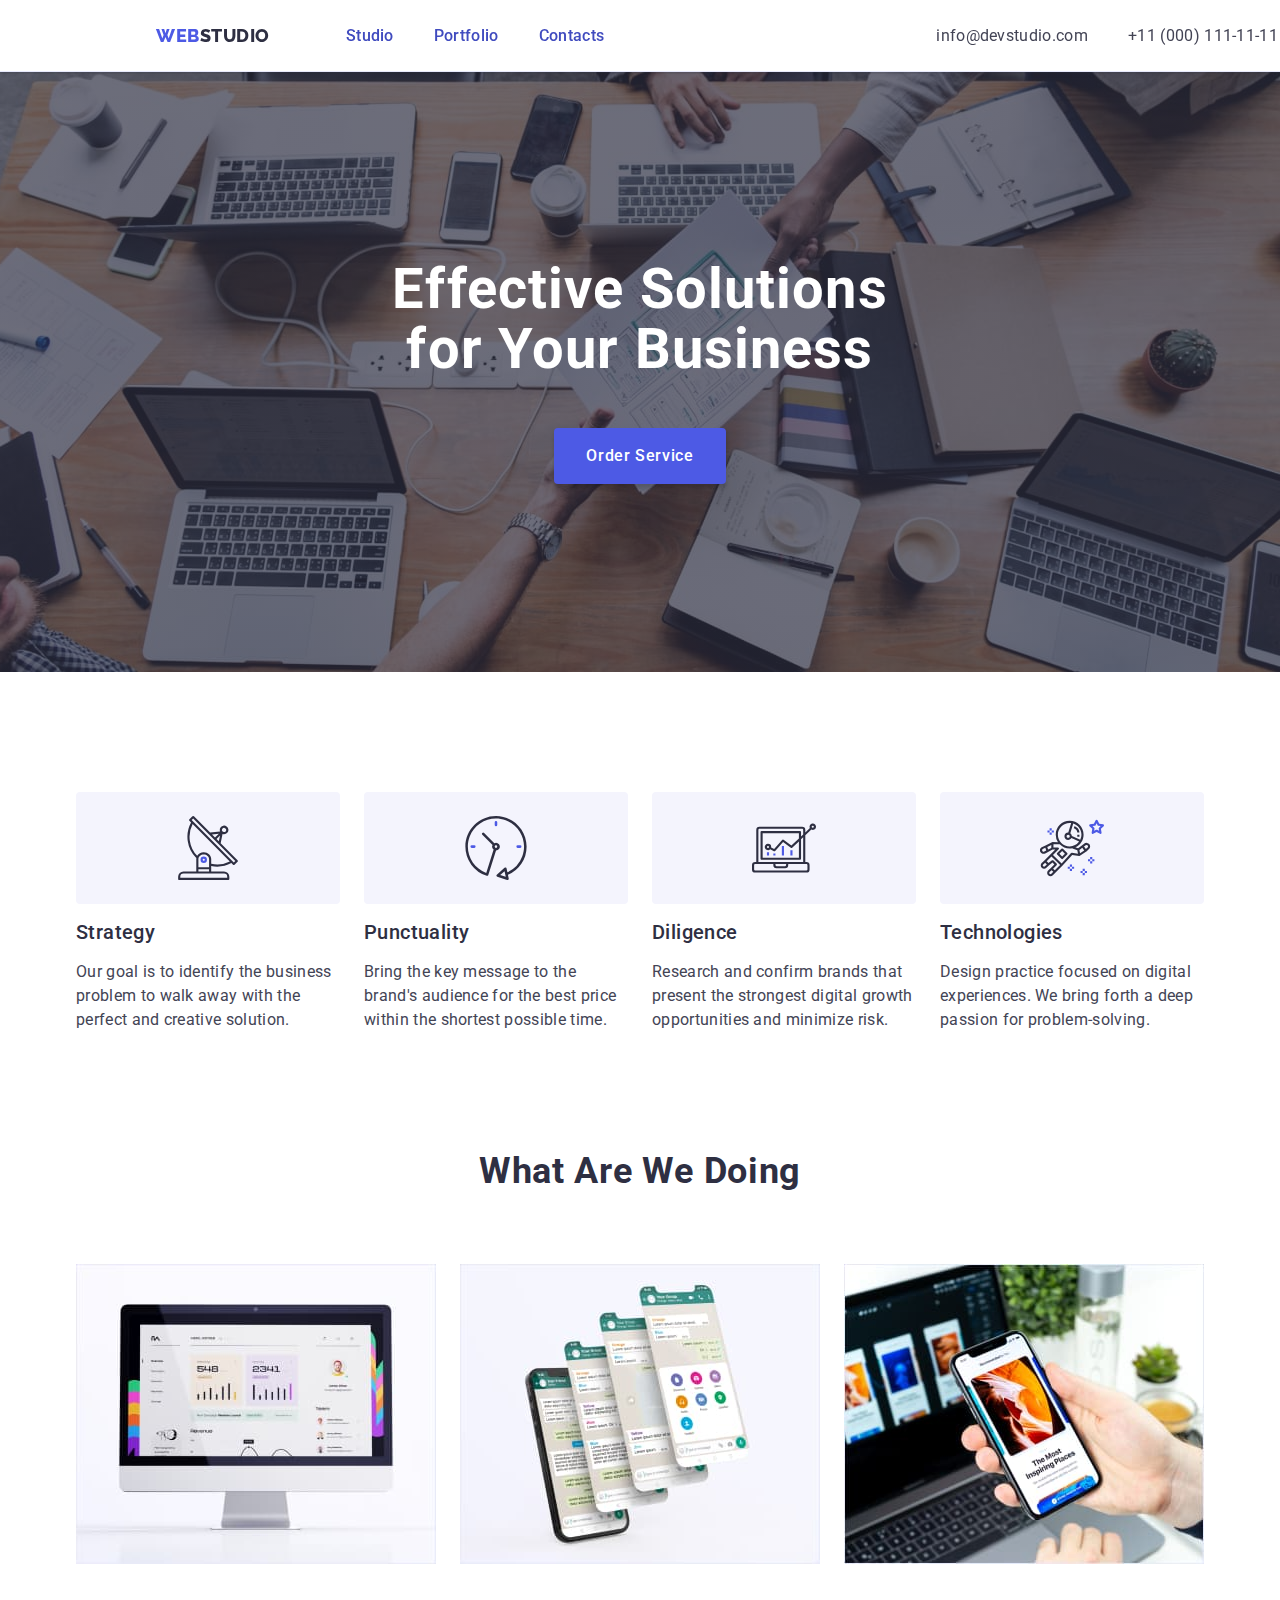
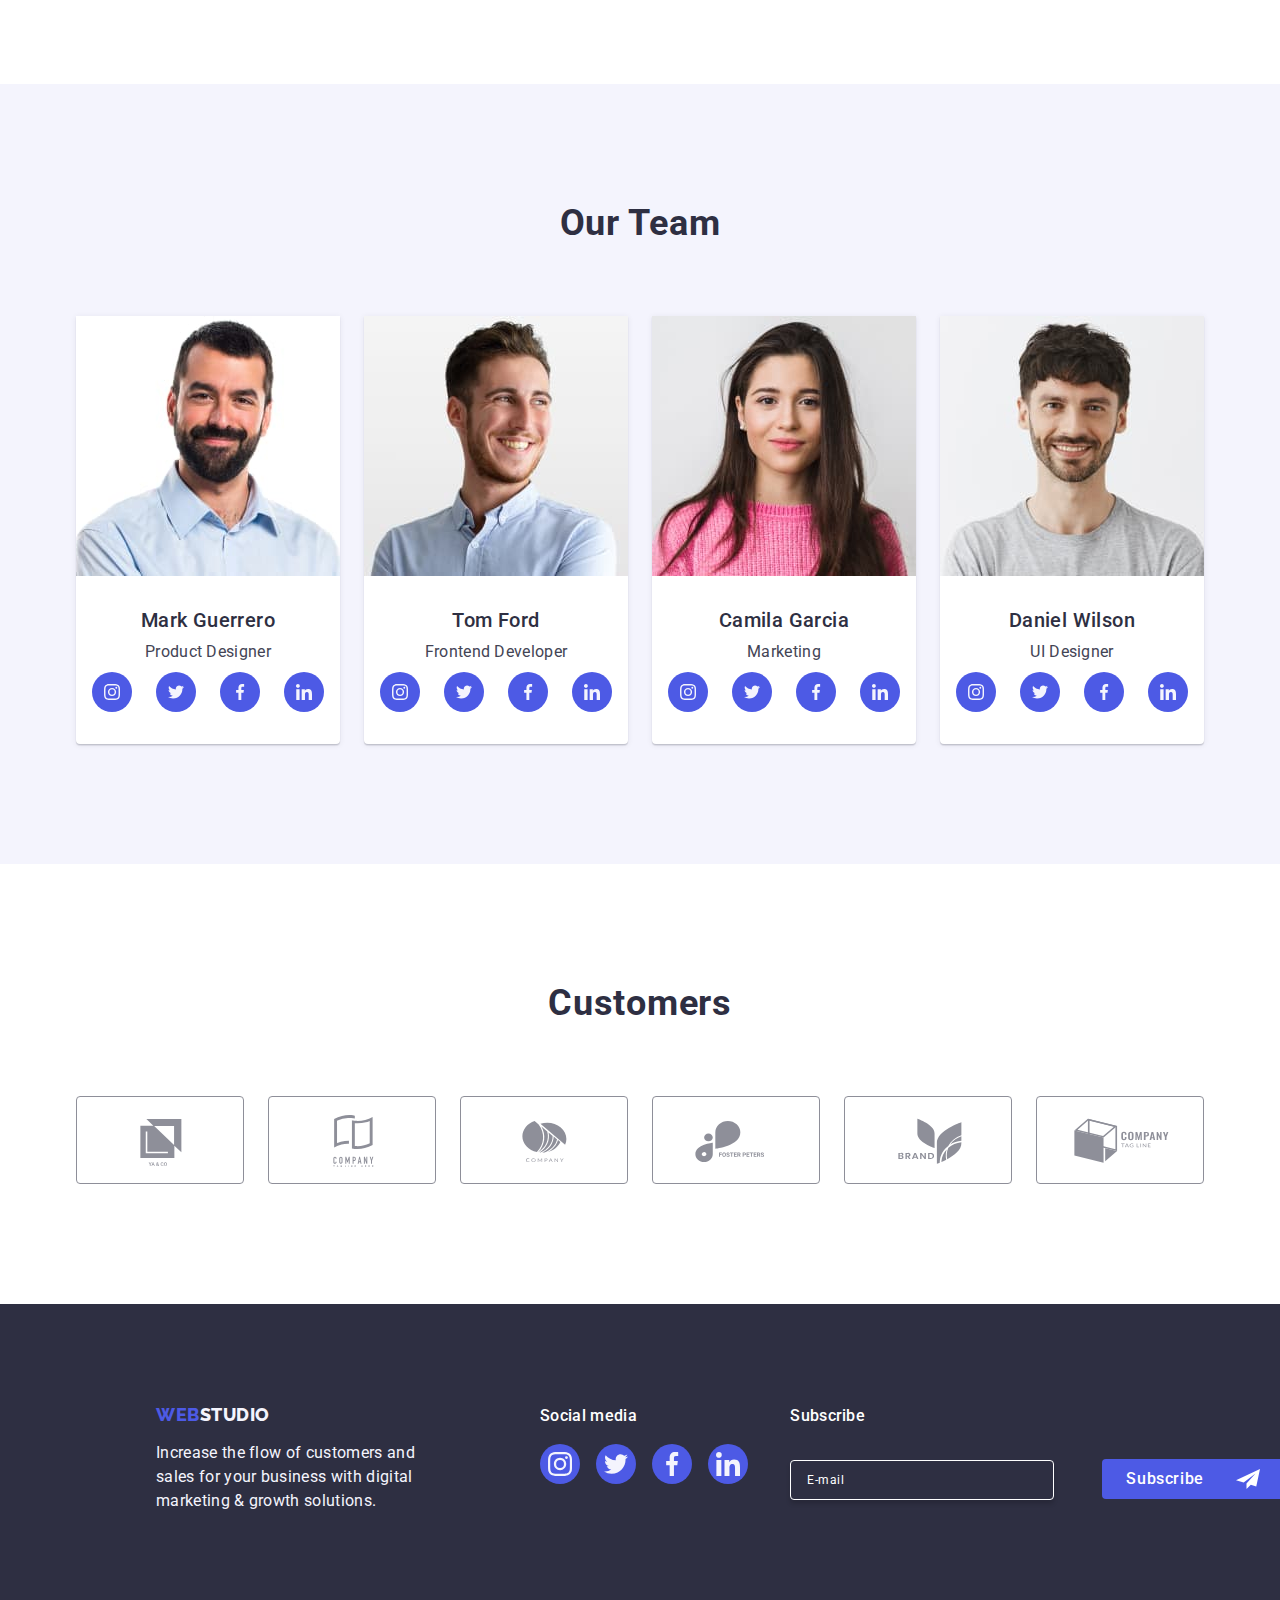
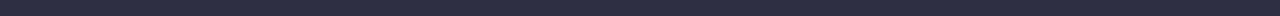
==== index.html @ a8a35dad "Update index.html" ====
<!DOCTYPE html>
<html lang="en">
  <head>
    <meta charset="UTF-8" />
    <title>Studio</title>
    <link
      rel="stylesheet"
      href="https://cdnjs.cloudflare.com/ajax/libs/modern-normalize/2.0.0/modern-normalize.min.css"
    />
    <link rel="preconnect" href="https://fonts.googleapis.com" />
    <link rel="preconnect" href="https://fonts.gstatic.com" crossorigin />
    <link
      href="https://fonts.googleapis.com/css2?family=Raleway:wght@800&family=Roboto:wght@400;500;700;900&display=swap"
      rel="stylesheet"
    />
    <link rel="stylesheet" href="./css/styles.css" />
  </head>
  <!--Body-->
  <body class="body">
    <header class="header">
      <div class="container">
        <nav class="nav">
          <a class="web-logo link" href="./index.html"
            >Web<span class="studio link">Studio</span></a
          >
          <!--Contacts-->
          <ul class="list">
            <li class="menu-item">
              <a href="./index.html" class="nav-menu link">Studio</a>
            </li>
            <li class="menu-item">
              <a href="./portfolio.html" class="nav-menu link">Portfolio</a>
            </li>
            <li class="menu-item">
              <a href="" class="nav-menu link">Contacts</a>
            </li>
          </ul>
        </nav>
        <address class="address list">
          <ul class="list">
            <li class="address-item">
              <a class="contact-list link" href="mailto:info@devstudio.com"
                >info@devstudio.com</a
              >
            </li>
            <li class="address-item">
              <a class="contact-list link" href="tel:+110001111111"
                >+11 (000) 111-11-11</a
              >
            </li>
          </ul>
        </address>
      </div>
    </header>
    <main>
      <!--selection 1-->
      <section class="dark-section">
        <div class="container-main">
          <h1 class="ttl_one">Effective Solutions for Your Business</h1>
          <button class="button" type="button" data-modal-open>
            Order Service
          </button>
        </div>
      </section>
      <!--section 2-->
      <section class="text-section">
        <div class="container">
          <h2 class="visually-hidden">
            In the future this text will be hidden
          </h2>
          <ul class="text-list">
            <li class="text-article">
              <div class="text-icons">
                <svg class="logo-icon" width="64" height="64">
                  <use href="./images/icons.svg#icon-antenna-1"></use>
                </svg>
              </div>
              <h3 class="ttl">Strategy</h3>
              <p class="text">
                Our goal is to identify the business problem to walk away with
                the perfect and creative solution.
              </p>
            </li>
            <li class="text-article">
              <div class="text-icons">
                <svg class="logo-icon" width="64" height="64">
                  <use href="./images/icons.svg#icon-clock-1"></use>
                </svg>
              </div>
              <h3 class="ttl">Punctuality</h3>
              <p class="text">
                Bring the key message to the brand's audience for the best price
                within the shortest possible time.
              </p>
            </li>
            <li class="text-article">
              <div class="text-icons">
                <svg class="logo-icon" width="64" height="64">
                  <use href="./images/icons.svg#icon-diagram-1"></use>
                </svg>
              </div>
              <h3 class="ttl">Diligence</h3>
              <p class="text">
                Research and confirm brands that present the strongest digital
                growth opportunities and minimize risk.
              </p>
            </li>
            <li class="text-article">
              <div class="text-icons">
                <svg class="logo-icon" width="64" height="64">
                  <use href="./images/icons.svg#icon-astronaut-1"></use>
                </svg>
              </div>
              <h3 class="ttl">Technologies</h3>
              <p class="text">
                Design practice focused on digital experiences. We bring forth a
                deep passion for problem-solving.
              </p>
            </li>
          </ul>
        </div>
      </section>
      <!--section 3-->
      <section class="tech-section">
        <div class="container">
          <h2 class="tittle">What are we doing</h2>
          <ul class="tech-list list">
            <li class="tech-item">
              <img src="./images/computer.jpg" alt="computer" width="360" />
            </li>
            <li class="tech-item">
              <img src="./images/app.jpg" alt="app" width="360" />
            </li>
            <li class="tech-item">
              <img src="./images/phone.jpg" alt="phone in hand" width="360" />
            </li>
          </ul>
        </div>
      </section>
      <!--section 4-->
      <section class="prof-section">
        <div class="container">
          <h2 class="tittle">Our Team</h2>
          <ul class="team-card list">
            <li class="team-card-item">
              <img
                src="./images/MarkGuerrero.jpg"
                alt="Mark Guerrero"
                width="264"
              />
              <div class="card-description">
                <h3 class="prof-name">Mark Guerrero</h3>
                <p class="text-spot">Product Designer</p>
                <ul class="team list">
                  <li class="team-card-icon">
                    <a
                      class="icon-link"
                      href="https://www.instagram.com/"
                      target="_blank"
                    >
                      <svg class="team-card-list-icon" width="16" height="16">
                        <use href="./images/icons.svg#icon-instagram-2"></use>
                      </svg>
                    </a>
                  </li>
                  <li class="team-card-icon">
                    <a
                      class="icon-link"
                      href="https://twitter.com/"
                      target="_blank"
                    >
                      <svg class="team-card-list-icon" width="16" height="16">
                        <use href="./images/icons.svg#icon-twitter-1"></use>
                      </svg>
                    </a>
                  </li>
                  <li class="team-card-icon">
                    <a
                      class="icon-link"
                      href="https://www.facebook.com/"
                      target="_blank"
                    >
                      <svg class="team-card-list-icon" width="16" height="16">
                        <use href="./images/icons.svg#icon-facebook-1"></use>
                      </svg>
                    </a>
                  </li>
                  <li class="team-card-icon">
                    <a
                      class="icon-link"
                      href="https://www.linkedin.com/"
                      target="_blank"
                    >
                      <svg class="team-card-list-icon" width="16" height="16">
                        <use href="./images/icons.svg#icon-linkedin-1"></use>
                      </svg>
                    </a>
                  </li>
                </ul>
              </div>
            </li>
            <li class="team-card-item">
              <img src="./images/TomFord.jpg" alt="Tom Ford" width="264" />
              <div class="card-description">
                <h3 class="prof-name">Tom Ford</h3>
                <p class="text-spot">Frontend Developer</p>
                <ul class="team list">
                  <li class="team-card-icon">
                    <a
                      class="icon-link"
                      href="https://www.instagram.com/"
                      target="_blank"
                    >
                      <svg class="team-card-list-icon" width="16" height="16">
                        <use href="./images/icons.svg#icon-instagram-2"></use>
                      </svg>
                    </a>
                  </li>
                  <li class="team-card-icon">
                    <a
                      class="icon-link"
                      href="https://twitter.com/"
                      target="_blank"
                    >
                      <svg class="team-card-list-icon" width="16" height="16">
                        <use href="./images/icons.svg#icon-twitter-1"></use>
                      </svg>
                    </a>
                  </li>
                  <li class="team-card-icon">
                    <a
                      class="icon-link"
                      href="https://www.facebook.com/"
                      target="_blank"
                    >
                      <svg class="team-card-list-icon" width="16" height="16">
                        <use href="./images/icons.svg#icon-facebook-1"></use>
                      </svg>
                    </a>
                  </li>
                  <li class="team-card-icon">
                    <a
                      class="icon-link"
                      href="https://www.linkedin.com/"
                      target="_blank"
                    >
                      <svg class="team-card-list-icon" width="16" height="16">
                        <use href="./images/icons.svg#icon-linkedin-1"></use>
                      </svg>
                    </a>
                  </li>
                </ul>
              </div>
            </li>
            <li class="team-card-item">
              <img
                src="./images/CamilaGarcia.jpg"
                alt="Camila Garcia"
                width="264"
              />
              <div class="card-description">
                <h3 class="prof-name">Camila Garcia</h3>
                <p class="text-spot">Marketing</p>
                <ul class="team list">
                  <li class="team-card-icon">
                    <a
                      class="icon-link"
                      href="https://www.instagram.com/"
                      target="_blank"
                    >
                      <svg class="team-card-list-icon" width="16" height="16">
                        <use href="./images/icons.svg#icon-instagram-2"></use>
                      </svg>
                    </a>
                  </li>
                  <li class="team-card-icon">
                    <a
                      class="icon-link"
                      href="https://twitter.com/"
                      target="_blank"
                    >
                      <svg class="team-card-list-icon" width="16" height="16">
                        <use href="./images/icons.svg#icon-twitter-1"></use>
                      </svg>
                    </a>
                  </li>
                  <li class="team-card-icon">
                    <a
                      class="icon-link"
                      href="https://www.facebook.com/"
                      target="_blank"
                    >
                      <svg class="team-card-list-icon" width="16" height="16">
                        <use href="./images/icons.svg#icon-facebook-1"></use>
                      </svg>
                    </a>
                  </li>
                  <li class="team-card-icon">
                    <a
                      class="icon-link"
                      href="https://www.linkedin.com/"
                      target="_blank"
                    >
                      <svg class="team-card-list-icon" width="16" height="16">
                        <use href="./images/icons.svg#icon-linkedin-1"></use>
                      </svg>
                    </a>
                  </li>
                </ul>
              </div>
            </li>
            <li class="team-card-item">
              <img
                src="./images/DanielWilson.jpg"
                alt="Daniel Wilson"
                width="264"
              />
              <div class="card-description">
                <h3 class="prof-name">Daniel Wilson</h3>
                <p class="text-spot">UI Designer</p>
                <ul class="team list">
                  <li class="team-card-icon">
                    <a
                      class="icon-link"
                      href="https://www.instagram.com/"
                      target="_blank"
                    >
                      <svg class="team-card-list-icon" width="16" height="16">
                        <use href="./images/icons.svg#icon-instagram-2"></use>
                      </svg>
                    </a>
                  </li>
                  <li class="team-card-icon">
                    <a
                      class="icon-link"
                      href="https://twitter.com/"
                      target="_blank"
                    >
                      <svg class="team-card-list-icon" width="16" height="16">
                        <use href="./images/icons.svg#icon-twitter-1"></use>
                      </svg>
                    </a>
                  </li>
                  <li class="team-card-icon">
                    <a
                      class="icon-link"
                      href="https://www.facebook.com/"
                      target="_blank"
                    >
                      <svg class="team-card-list-icon" width="16" height="16">
                        <use href="./images/icons.svg#icon-facebook-1"></use>
                      </svg>
                    </a>
                  </li>
                  <li class="team-card-icon">
                    <a
                      class="icon-link"
                      href="https://www.linkedin.com/"
                      target="_blank"
                    >
                      <svg class="team-card-list-icon" width="16" height="16">
                        <use href="./images/icons.svg#icon-linkedin-1"></use>
                      </svg>
                    </a>
                  </li>
                </ul>
              </div>
            </li>
          </ul>
        </div>
      </section>

      <!--Customers section-->

      <section class="customers-section">
        <div class="customers-container container">
          <h2 class="tittle">Customers</h2>
          <ul class="customers-list list">
            <li class="custom-list-item">
              <a class="custom-link link" href="">
                <svg class="logo-icon" width="104" height="56">
                  <use href="./images/icons.svg#icon-Logo"></use>
                </svg>
              </a>
            </li>
            <li class="custom-list-item">
              <a class="custom-link link" href="">
                <svg class="logo-icon" width="104" height="56">
                  <use href="./images/icons.svg#icon-Logo-1"></use>
                </svg>
              </a>
            </li>
            <li class="custom-list-item">
              <a class="custom-link link" href="">
                <svg class="logo-icon" width="104" height="56">
                  <use href="./images/icons.svg#icon-Logo-2"></use>
                </svg>
              </a>
            </li>
            <li class="custom-list-item">
              <a class="custom-link link" href="">
                <svg class="logo-icon" width="104" height="56">
                  <use href="./images/icons.svg#icon-Logo-3"></use>
                </svg>
              </a>
            </li>
            <li class="custom-list-item">
              <a class="custom-link link" href="">
                <svg class="logo-icon" width="104" height="56">
                  <use href="./images/icons.svg#icon-Logo-4"></use>
                </svg>
              </a>
            </li>
            <li class="custom-list-item">
              <a class="custom-link link" href="">
                <svg class="logo-icon" width="104" height="56">
                  <use href="./images/icons.svg#icon-Logo-5"></use>
                </svg>
              </a>
            </li>
          </ul>
        </div>
      </section>
    </main>
    <!--Footer section-->
    <footer class="ftr">
      <div class="container">
        <div class="container-box">
          <a href="./index.html" class="web link"
            >Web<span class="studio-link">Studio</span></a
          >
          <p class="text-footer">
            Increase the flow of customers and sales for your business with
            digital marketing & growth solutions.
          </p>
        </div>
        <div>
          <p class="social-media">Social media</p>
          <ul class="footer-list list">
            <li class="footer-icon-item">
              <a href="" class="footer-icon link">
                <svg class="footer-social-icon" width="24" height="24">
                  <use href="./images/icons.svg#icon-instagram-2"></use>
                </svg>
              </a>
            </li>
            <li class="footer-icon-item">
              <a href="" class="footer-icon link">
                <svg class="footer-social-icon" width="24" height="24">
                  <use href="./images/icons.svg#icon-twitter-1"></use>
                </svg>
              </a>
            </li>
            <li class="footer-icon-item">
              <a href="" class="footer-icon link">
                <svg class="footer-social-icon" width="24" height="24">
                  <use href="./images/icons.svg#icon-facebook-1"></use>
                </svg>
              </a>
            </li>
            <li class="footer-icon-item">
              <a href="" class="footer-icon link">
                <svg class="footer-social-icon" width="24" height="24">
                  <use href="./images/icons.svg#icon-linkedin-1"></use>
                </svg>
              </a>
            </li>
          </ul>
        </div>

<div class="footer-form">
          <p class="label-footer">Subscribe</p>

          <form class="footer-form-tag">
            <label class="footer-label">
              <input
                class="input-footer"
                type="email"
                placeholder="E-mail"
                name="user-email-subscribe"
                id="form-input-footer"
              />
            </label>
            <button class="footer-button-form" type="submit">
              Subscribe
              <svg class="telefram-icon" width="24" height="24">
                <use href="./images/icons.svg#icon-Frame-3"></use>
              </svg>
            </button>
          </form>
        </div>
      </div>
    </footer>


    <!-- Modal window -->


    <div class="backdrop is-hidden" data-modal>
      <div class="modal">
        <button class="modal-btn" type="button" data-modal-close>
          <svg class="modal-btn-ico" width="8" height="8">
            <use href="./images/icons.svg#icon-modal-close"></use>
          </svg>
        </button>
        <p class="modal-title">Leave your contacts and we will call you back</p>
        <form class="modal-form-container">
        <div class="modal-form">
          <label class="modal-form-label" for="user-name">
            Name
          </label>
          <div class="modal-form-form">
            <input class="modal-form-input" type="text" name="user-name" id="user-name" required />
            <svg class="modal-form-icon" width="18" height="24">
              <use href="./images/icons.svg#icon-person-black-18dp-1-2"></use>
            </svg>
        </div>
        </div>
        <div class="modal-form">
          <label class="modal-form-label" for="user-phone">
            Phone</label>
            <div class="modal-form-form">
            <input class="modal-form-input" type="tel" name="phone" id="user-phone" required />
                <svg class="modal-form-icon" width="18" height="24">
                  <use href="./images/icons.svg#icon-phone-black-18dp-1"></use>
                </svg>
        </div>
      </div>
      <div class="modal-form">
          <label class="modal-form-label" for="user-email">
            Email</label>
            <div class="modal-form-form">
            <input class="modal-form-input" type="email" name="user-email" id="user-email" required/>
            <svg class="modal-form-icon" width="18" height="24"><use href="./images/icons.svg#icon-email-black-18dp-1"></use></svg>
        </div>
      </div>
      <div class="modal-form modal-form-texarea-container">
          <label class="modal-form-label" for="user-comment">
            Comment</label>
            <textarea name="user-comment"
              id="user-comment"
              cols="42"
              rows="5"
              placeholder="Text input"
              class="modal-form-textarea"
              required /></textarea>
        </div>
        <div class="modal-form-privacy modal-form-privacy-container">
            <input
              class="checkbox-modal visually-hidden"
              type="checkbox"
              value="true"
              name="user-privacy"
              id="user-privacy"
              required
            />
            <label class="modal-form-priv" for="user-privacy"><span class="privacy-checkbox">
                <svg class="privacy-checkbox-item" width="10" height="8">
                  <use href="./images/icons.svg#icon-Property-1click"></use>
                </svg>
                </span>
            I accept the terms and conditions of the
            <a
                href=""
                class="privacy-link"
                target="_blank"
                rel="no-referrer noopener"
                >Privacy Policy</a
              >
            </label>
          </div>
      <button class="button_form" type="submit">Send</button>
    </div>
      </form>
    </div>
  </div>
</div>

    <!-- Scripts -->
    <script src="./js/modal.js"></script>
  </body>
</html>
---- css/styles.css ----
:root {
  --navy-blue: #2e2f42;
  --navyblue-modal: rgba(46, 47, 66, 0.4);
  --iris: #4d5ae5;
  --white: #ffffff;
  --cloud: #f4f4fd;
  --slate: #434455;
  --light-slate: #8e8f99;
  --ocean: #404bbf;
  --cornflower: #e7e9fc;
  --daily: #fcfcfc;
  --green: #31d0aa;
  --transition-settings: 250ms cubic-bezier(0.4, 0, 0.2, 1);
}

*,
*::before,
*::after {
  box-sizing: border-box;
}
.body {
  font-family: "Roboto", sans-serif;
  color: #434455;
  background-color: #ffffff;
}
.tech-item img {
  display: block;
}

h1,
h2,
h3,
h4,
h5,
h6,
p {
  margin: 0;
}

ul,
ol {
  margin: 0;
  padding-left: 0;
}
.social-icons {
  fill: currentColor;
}
/* Header section */

.header {
  display: flex;
  width: 1440px;
  height: 72px;
  margin: 0 auto;
  justify-content: center;
  align-content: center;
  border-bottom: 1px solid #e7e9fc;
  box-shadow: 0px 1px 6px 0px rgba(46, 47, 66, 0.08),
    0px 1px 1px 0px rgba(46, 47, 66, 0.16),
    0px 2px 1px 0px rgba(46, 47, 66, 0.08);
}
.header {
  position: sticky;
  top: 0;
  background-color: #ffffff;
  z-index: 1;
}
.header .container {
  display: flex;
}
::after {
  content: "";
  position: absolute;
  left: 0;
  bottom: -1px;
  height: 4px;
  background-color: #404bbf;
  border-radius: 2px;
}
.container {
  width: 1158px;
  padding: 0 15px;
  margin: 0 auto;
}

.header .nav {
  display: flex;
  align-items: center;
  margin-right: 332px;
}

img {
  display: block;
}
.link {
  text-decoration: none;
}
.web-logo {
  color: #4d5ae5;
  font-family: "Raleway", sans-serif;
  font-size: 18px;
  font-style: normal;
  font-weight: 800;
  line-height: 1.17;
  letter-spacing: 0.03em;
  text-transform: uppercase;
  text-decoration: none;
  margin-right: 76px;
}
.studio {
  color: var(--navy-blue);
  font-size: 18px;
  font-style: normal;
  font-weight: 800;
  line-height: 1.17;
  letter-spacing: 0.03em;
  text-transform: uppercase;
  text-decoration: none;
}
.link-list {
  text-decoration: none;
}
.nav .list,
.address .list {
  display: flex;
  gap: 40px;
}
.nav-menu {
  font-family: "Roboto", sans-serif;
  color: var(--navy-blue);
  font-size: 16px;
  font-style: normal;
  font-weight: 500;
  line-height: 1.5;
  letter-spacing: 0.02em;
  padding: 24px 0;
  position: relative;
  color: #404bbf;
  transition: color 250ms cubic-bezier(0.4, 0, 0.2, 1);
}
.nav-menu-link {
  text-decoration: none;
}
.nav-menu:hover,
.nav-menu:focus {
  color: #404bbf;
}
.menu-item {
  transition: color 250ms cubic-bezier(0.4, 0, 0.2, 1);
}
.address-item {
  transition: color 250ms cubic-bezier(0.4, 0, 0.2, 1);
}
.contact-list {
  font-family: "Roboto", sans-serif;
  color: var(--slate);
  font-size: 16px;
  font-style: normal;
  padding: 24px 0;
  display: block;
  font-weight: 400;
  line-height: 1.5;
  letter-spacing: 0.02em;
  text-decoration: none;
  transition: color 250ms cubic-bezier(0.4, 0, 0.2, 1);
}
.contact-list:hover,
.contact-list:focus {
  color: #404bbf;
}
.address {
  font-style: normal;
  text-decoration: none;
}
/* Main first section */

.dark-section {
  max-width: 1440px;
  height: 600px;
  padding: 188px 0;
  margin: 0 auto;
  background-color: #2e2f42;
  background-image: url(../images/people-office.jpg);
  background-image: linear-gradient(
      rgba(46, 47, 66, 0.7),
      rgba(46, 47, 66, 0.7)
    ),
    url(../images/people-office.jpg);
  background-repeat: no-repeat;
  background-position: center;
  background-size: cover;
}
.container-main {
  display: flex;
  flex-direction: column;
  align-items: center;
}
.ttl_one {
  font-family: "Roboto", sans-serif;
  color: #ffffff;
  font-size: 56px;
  font-style: normal;
  font-weight: 700;
  line-height: 1.07;
  letter-spacing: 0.02em;
  text-align: center;
}
.ttl_one {
  max-width: 496px;
  margin-bottom: 48px;
  margin-left: auto;
  margin-right: auto;
  text-align: center;
}
.button {
  min-width: 169px;
  height: 56px;
  border: none;
  padding: 16px 32px;
  margin-right: auto;
  margin-left: auto;
  display: block;
  align-items: flex-start;
  gap: 10px;
  border-radius: 4px;
  box-shadow: 0px 4px 4px 0px rgba(0, 0, 0, 0.15);
}
.button {
  color: #ffffff;
  font-family: "Roboto", sans-serif;
  font-weight: 500;
  font-size: 16px;
  font-style: normal;
  line-height: 1.5;
  letter-spacing: 0.04em;
  background-color: #4d5ae5;
  cursor: pointer;
  transition: background-color 250ms cubic-bezier(0.4, 0, 0.2, 1);
}
.button:hover,
.button:focus {
  background-color: #404bbf;
}

/* Second section */

.text-section {
  padding: 120px 0;
}

.visually-hidden {
  position: absolute;
  width: 1px;
  height: 1px;
  margin: -1px;
  border: 0;
  padding: 0;
  white-space: nowrap;
  clip-path: inset(100%);
  clip: rect(0 0 0 0);
  overflow: hidden;
}
.text-list {
  display: flex;
  flex-direction: row;
  gap: 24px;
}
.text-article {
  display: flex;
  width: 264px;
  flex-direction: column;
  align-items: flex-start;
  gap: 8px;
}
.text-icons {
  display: flex;
  justify-content: center;
  align-items: center;
  width: 264px;
  height: 112px;
  background-color: var(--cloud);
  border-radius: 4px;
  margin-bottom: 8px;
}
.ttl {
  display: flex;
  width: 264px;
  flex-direction: column;
  justify-content: center;
  align-items: flex-start;
  gap: 8px;
}
.text {
  color: var(--slate);
  font-family: "Roboto", sans-serif;
  font-size: 16px;
  font-style: normal;
  font-weight: 400;
  line-height: 1.5;
  letter-spacing: 0.02em;
}

/* Third section */

.tech-section {
  padding-bottom: 120px;
}
.tittle {
  color: #2e2f42;
  text-align: center;
  font-size: 36px;
  font-weight: 700;
  line-height: 1.11;
  letter-spacing: 0.02em;
  text-transform: capitalize;
  margin-bottom: 72px;
}
.tech-list {
  display: flex;
  gap: 24px;
}
.tech-item {
  flex-basis: calc((100% - 3 * 16px) / 3);
}

/* Fourth section */

.prof-section {
  background-color: var(--cloud);
  padding: 120px 0;
}
.team-card {
  display: flex;
  gap: 24px;
}
.team-card-item {
  background-color: #ffffff;
  flex-basis: calc((100% - 72px) / 4);
  box-shadow: 0px 2px 1px 0px rgba(46, 47, 66, 0.08),
    0px 1px 1px 0px rgba(46, 47, 66, 0.16),
    0px 1px 6px 0px rgba(46, 47, 66, 0.08);
  border-radius: 0px 0px 4px 4px;
}
.card-description {
  padding: 32px 0;
}
.prof-name {
  color: var(--navy-blue);
  font-size: 20px;
  font-style: normal;
  font-weight: 500;
  line-height: 1.2;
  letter-spacing: 0.02em;
  text-align: center;
  margin: 0;
  margin-bottom: 8px;
  flex-direction: column;
}
.text-spot {
  color: var(--slate);
  font-size: 16px;
  line-height: 1.5;
  letter-spacing: 0.02em;
  text-align: center;
  margin-bottom: 8px;
}
.team {
  display: flex;
  justify-content: center;
  gap: 24px;
}
.team-card-icon {
  width: 40px;
  height: 40px;
}
.icon-link:hover,
.icon-link:focus {
  background-color: #404bbf;
}
.icon-link {
  width: 100%;
  height: 100%;
  background-color: #4d5ae5;
  border-radius: 50%;
  display: flex;
  align-items: center;
  justify-content: center;
  transition: background-color 250ms cubic-bezier(0.4, 0, 0.2, 1);
}
.team-card-list-icon {
  fill: var(--cloud);
}
/* Customers section */

.customers-section {
  padding: 120px 0;
}
.customers-list {
  display: flex;
  gap: 24px;
}
.logo-icon {
  fill: currentColor;
}

.custom-list-item {
  width: calc((100% - 120px) / 6);
  height: 88px;
}
.custom-list-item .link {
  width: 100%;
  height: 100%;
  border: 1px solid #8e8f99;
  border-radius: 4px;
  display: flex;
  align-items: center;
  justify-content: center;
  color: #8e8f99;
}
.custom-list-item .link:hover,
.custom-list-item .link:focus {
  border-color: #404bbf;
  color: #404bbf;
}
.custom-link {
  transition: border-color 250ms cubic-bezier(0.4, 0, 0.2, 1),
    color 250ms cubic-bezier(0.4, 0, 0.2, 1);
}

/* Main Portfolio Section */

.portfolio-section {
  padding-top: 96px;
  padding-bottom: 120px;
}

.portfolio-section .filter-list {
  display: flex;
  justify-content: center;
  flex-wrap: wrap;
  row-gap: 48px;
}
.portfolio-section .list {
  justify-content: center;
  margin-bottom: 72px;
  border: 10px solid red;
}
.portfolio-section .card {
  padding: 32px 16px;
  border: 1px solid var(--cloud);
  border-top: none;
  width: calc((100% -48px) / 3);
}

/* Button Section Portfolio */

.filter-list {
  margin-bottom: 72px;
  list-style-type: none;
}
.filter-list .filter-item {
  margin-right: 24px;
}
.filter-list .filter-item:last-child {
  margin-right: 0;
}
.filter-btn {
  display: flex;
  padding: 12px 24px;
  justify-content: center;
  align-items: center;
  border-radius: 4px;
  border: 1px solid var(--cornflower);
  background-color: var(--cloud);
  transition: color var(--transition-settings),
    background-color var(--transition-settings),
    border-color var(--transition-settings),
    box-shadow var(--transition-settings);
}
.filter-item .link {
  color: var(--iris);
  background-color: var(--cloud);
  text-align: center;
  font-size: 16px;
  font-weight: 500;
  line-height: 1.5;
  letter-spacing: 0.64px;
  cursor: pointer;
  padding: 12px 24px;
  border: 1px solid var(--white);
  border-radius: 4px;
}
.filter-item {
  color: var(--iris);
  text-align: center;
  font-size: 16px;
  font-style: normal;
  font-weight: 500;
  line-height: 1.5;
  letter-spacing: 0.04em;
}
.filter-item .link:hover,
.filter-item .link:focus,
.filter-item .link:active {
  color: var(--cornflower);
  background-color: var(--iris);
}
.filter-list {
  list-style: none;
  text-decoration: none;
}
.filter-btn {
  font-family: "Roboto", sans-serif;
  font-weight: 500;
  font-size: 16px;
  line-height: 1.5;
  letter-spacing: 0.04em;
  color: var(--iris);
  background-color: var(--cloud);
  cursor: pointer;
}
.filter-btn:hover,
.filter-btn:focus {
  background-color: #404bbf;
  color: #ffffff;
  border: 1px solid transparent;
  box-shadow: 0px 2px 2px 0px rgba(0, 0, 0, 0.12),
    0px 2px 1px 0px rgba(0, 0, 0, 0.08), 0px 3px 1px 0px rgba(0, 0, 0, 0.1);
}

/* Picture List Section */

.list {
  list-style: none;
  padding: 0;
  margin: 0;
}
.portfolio-section .card-list-item .link:hover,
.portfolio-section .card-list-item .link:focus {
  box-shadow: 0px 2px 1px 0px rgba(46, 47, 66, 0.08),
    0px 1px 1px 0px rgba(46, 47, 66, 0.16),
    0px 1px 6px 0px rgba(46, 47, 66, 0.08);
}
.portfolio-section .card-list-item .link {
  position: relative;
  display: block;
  transition: box-shadow var(--transition-settings);
}
.card-list-item {
  display: flex;
  flex-wrap: wrap;
  column-gap: 24px;
  row-gap: 48px;
  padding: 0;
  margin: 0;
  list-style: none;
}
.card-list {
  flex-basis: calc((100% - 48px) / 3);
  background: var(--white);
}
.portfolio-section .card-overlay {
  position: relative;
  overflow: hidden;
}
.portfolio-section .card-overlay-text {
  position: absolute;
  top: 0;
  left: 0;
  transform: translateY(100%);
  color: var(--cloud);
  padding: 40px 32px;
  width: 100%;
  height: 100%;
  line-height: 1.5; /* 150% */
  letter-spacing: 0.02em;
  width: 100%;
  height: 100%;
  background-color: var(--iris);
  transition: transform var(--transition-settings);
}
.card-content {
  padding: 32px 16px;
  border: 1px solid #e7e9fc;
  border-top: none;
}
.portfolio-section .card-list .link:hover .card-overlay-text,
.portfolio-section .card-list .link:focus .card-overlay-text {
  transform: translateY(0%);
}
.ttl {
  color: var(--navy-blue);
  font-size: 20px;
  font-weight: 500;
  line-height: 1.2;
  letter-spacing: 0.02em;
  margin-bottom: 8px;
}

.section {
  padding-top: 120px;
  padding-bottom: 120px;
}

/* Footer section */

.ftr {
  width: 1440px;
  height: 312px;
  flex-shrink: 0;
  margin: 0 auto;
  padding: 100px 0;
  background-color: var(--navy-blue);
  flex-direction: column;
  display: flex;
}

.ftr .container {
  display: flex;
  align-items: baseline;
}
.web {
  color: #4d5ae5;
  font-family: "Raleway", sans-serif;
  font-size: 18px;
  font-style: normal;
  font-weight: 800;
  line-height: 1.17;
  letter-spacing: 0.03em;
  text-transform: uppercase;
  text-decoration: none;
  margin-right: 76px;
  display: inline-block;
  margin-bottom: 16px;
}
.studio-link {
  color: #f4f4fd;
  font-size: 18px;
  font-style: normal;
  font-weight: 800;
  line-height: 1.17;
  letter-spacing: 0.03em;
  text-transform: uppercase;
  text-decoration: none;
}
.text-footer {
  width: 264px;
}
.text-footer {
  color: var(--cloud);
  font-family: "Roboto", sans-serif;
  font-size: 16px;
  font-style: normal;
  font-weight: 400;
  line-height: 1.5;
  letter-spacing: 0.02em;
}

.container-box {
  margin-right: 120px;
}

.social-media {
  font-family: "Roboto", sans-serif;
  font-size: 16px;
  font-style: normal;
  font-weight: 500;
  line-height: 1.5;
  letter-spacing: 0.02em;
  color: var(--white);
  margin-bottom: 16px;
}
.footer-list {
  display: flex;
  gap: 16px;
}
.footer .link {
  display: inline-block;
  margin-bottom: 16px;
}
.footer-icon {
  display: flex;
  align-items: center;
  justify-content: center;
  border-radius: 50%;
  color: #f4f4fd;
  background-color: var(--iris);
  padding: 8px;
  transition: background-color var(--transition-settings);
}
.footer-icon {
  fill: currentColor;
}
.footer-icon:hover,
.footer-icon:focus {
  background-color: var(--green);
}
.footer-icon-item {
  width: 40px;
  height: 40px;
}
.footer-icon-item .link {
  width: 100%;
  height: 100%;
}
.footer-form {
  margin-left: auto;
}
.label-footer {
  display: flex;
  flex-direction: column;
  margin-bottom: 16px;
  font-weight: 500;
  font-size: 16px;
  line-height: 1.5;
  letter-spacing: 0.02em;
  color: var(--white);
}
.footer-form-tag {
  display: flex;
  gap: 24px;
  align-items: baseline;
}
.footer-label {
  display: flex;
  align-items: flex-end;
}
.input-footer::placeholder {
  color: var(--white, #fff);
}
.input-footer {
  font-size: 12px;
  line-height: 1.5;
  letter-spacing: 0.04em;
  padding-left: 16px;
  border-radius: 4px;
  margin-top: 16px;
  border: 1px solid var(--white, #fff);
  box-shadow: 0px 4px 4px 0px rgba(0, 0, 0, 0.15);
  background-color: transparent;
  width: 264px;
  color: var(--white, #fff);
  height: 40px;
}
.footer-button-form {
  display: flex;
  border: none;
  min-width: 16px;
  justify-content: center;
  align-items: center;
  min-width: 165px;
  gap: 16px;
  height: 40px;
  padding: 8px 24px;
  margin-left: 24px;
  cursor: pointer;
  border-radius: 4px;
  background-color: var(--iris, #4d5ae5);
  color: var(--white, #fff);
  font-family: "Roboto", sans-serif;
  text-align: center;
  font-size: 16px;
  font-weight: 500;
  line-height: 1.5; /* 150% */
  letter-spacing: 0.04em;
}
.telefram-icon {
  margin-left: 16px;
  fill: var(--white);
}
/* Modal section */

.backdrop {
  position: fixed;
  top: 0;
  left: 0;
  width: 100%;
  height: 100%;
  background-color: var(--navyblue-modal);
  z-index: 2;
  transition: opacity var(--transition-settings),
    visibility var(--transition-settings);
}

.backdrop .modal {
  padding: 72px 24px 24px 24px;
  position: absolute;
  top: 50%;
  left: 50%;
  transform: translate(-50%, -50%);
  width: 408px;
  min-height: 584px;
  border-radius: 4px;
  background-color: var(--daily);
  box-shadow: 0px 2px 1px 0px rgba(0, 0, 0, 0.2),
    0px 1px 3px 0px rgba(0, 0, 0, 0.12), 0px 1px 1px 0px rgba(0, 0, 0, 0.14);
  transition: transform var(--transition-settings);
}

.backdrop .modal-btn {
  display: flex;
  align-items: center;
  justify-content: center;
  position: absolute;
  right: 24px;
  top: 24px;
  width: 24px;
  height: 24px;
  fill: var(--cornflower);
  border: 1px solid var(--cornflower);
  border-radius: 50%;
  border-color: rgba(0, 0, 0, 0.1);
  background-color: var(--cornflower);
  padding: 0x;
  transition: background-color var(--transition-settings),
    border var(--transition-settings);
  padding: 0;
  cursor: pointer;
}

.backdrop .modal-btn:hover,
.backdrop .modal-btn:focus {
  background-color: var(--ocean);
  border: none;
}

.backdrop.is-hidden {
  opacity: 0;
  pointer-events: none;
  visibility: hidden;
}

.backdrop .modal-btn-ico {
  fill: black;
  transition: fill var(--transition-settings);
}

.backdrop .modal-btn:hover .modal-btn-ico,
.backdrop .modal-btn:focus .modal-btn-ico {
  fill: var(--white);
}
.modal-title {
  font-family: Roboto;
  font-size: 16px;
  font-style: normal;
  font-weight: 500;
  line-height: 1.5;
  letter-spacing: 0.02em;
  display: flex;
  align-items: center;
  justify-content: center;
  text-align: center;
  margin-bottom: 16px;
  color: var(--navy-blue);
}

.modal-form-label {
  font-size: 12px;
  line-height: 1.17;
  letter-spacing: 0.04em;
  color: #8e8f99;
  display: block;
  margin-bottom: 4px;
}
.modal-form-container {
  margin-bottom: 8px;
}
.modal-form {
  margin-bottom: 8px;
}
.modal-form-form {
  position: relative;
}
.modal-form-input {
  height: 40px;
  margin-top: 4px;
  margin-bottom: 8px;
  outline: transparent;
  padding-left: 38px;
  width: 100%;
  background-color: transparent;
  border-radius: 4px;
  border: 1px solid var(--navyblue-modal, rgba(46, 47, 66, 0.4));
  transition: border-color 250ms cubic-bezier(0.4, 0, 0.2, 1);
}
.modal-form-input:focus {
  border-color: #4d5ae5;
}
.modal-form-icon {
  position: absolute;
  pointer-events: none;
  transform: translateY(-50%);
  top: 50%;
  left: 16px;
  transition: fill 250ms cubic-bezier(0.4, 0, 0.2, 1);
}
.modal-form-icon {
  outline: none;
  fill: #4d5ae5;
}
.modal-form {
  margin-bottom: 16px;
}
.modal-form-texarea-container {
  margin-bottom: 16px;
}

.modal-form-textarea {
  width: 100%;
  height: 120px;
  font-size: 12px;
  line-height: 1.17;
  letter-spacing: 0.04em;
  background-color: transparent;
  color: rgba(46, 47, 66, 0.4);
  padding: 8px 16px;
  border-radius: 4px;
  margin-top: 4px;
  outline: transparent;
  transition: border-color 250ms cubic-bezier(0.4, 0, 0.2, 1);
  border: 1px solid var(--navyblue-modal, rgba(46, 47, 66, 0.4));
  resize: none;
}
.modal-form-textarea::placeholder {
  color: var(--navyblue-modal, rgba(46, 47, 66, 0.4));
}
.modal-form-textarea:focus {
  border-color: var(--iris);
}
.modal-form-privacy {
  align-items: center;
  justify-content: center;
  margin-bottom: 24px;
}
.checkbox-modal {
  width: 16px;
  height: 16px;
  stroke-width: 1px;
}
.modal-form-priv {
  font-family: Roboto;
  font-size: 12px;
  line-height: 1.17;
  letter-spacing: 0.04em;
  color: var(--lightslate, #8e8f99);
  display: block;
}
.privacy-checkbox {
  display: inline-flex;
  align-items: center;
  justify-content: center;
  width: 16px;
  height: 16px;
  margin-right: 5px;
  border-radius: 2px;
  fill: transparent;
  border: 1px solid rgba(46, 47, 66, 0.4);
  transition: background-color 250ms cubic-bezier(0.4, 0, 0.2, 1),
    border 250ms cubic-bezier(0.4, 0, 0.2, 1),
    fill 250ms cubic-bezier(0.4, 0, 0.2, 1);
}
input[type="checkbox"]:checked + .modal-form-priv .privacy-checkbox {
  background-color: var(--ocean);
  border: none;
  fill: #f4f4fd;
}

.privacy-link {
  font-family: Roboto;
  font-size: 12px;
  line-height: 16px;
  letter-spacing: 0.48px;
  text-decoration-line: underline;
  color: var(--iris, #4d5ae5);
}
.button_form {
  display: block;
  font-family: "Roboto", sans-serif;
  font-size: 16px;
  font-weight: 500;
  line-height: 1.5;
  letter-spacing: 0.04em;
  text-align: center;
  color: #ffffff;
  background: var(--iris, #4d5ae5);
  cursor: pointer;
  margin-top: 24px;
  margin-left: auto;
  margin-right: auto;
  border-radius: 4px;
  min-width: 169px;
  padding: 16px 32px;
  border: none;
  transition: background-color 250ms cubic-bezier(0.4, 0, 0.2, 1);
}
.button_form:hover,
.button_form:focus {
  background-color: var(--ocean);
}
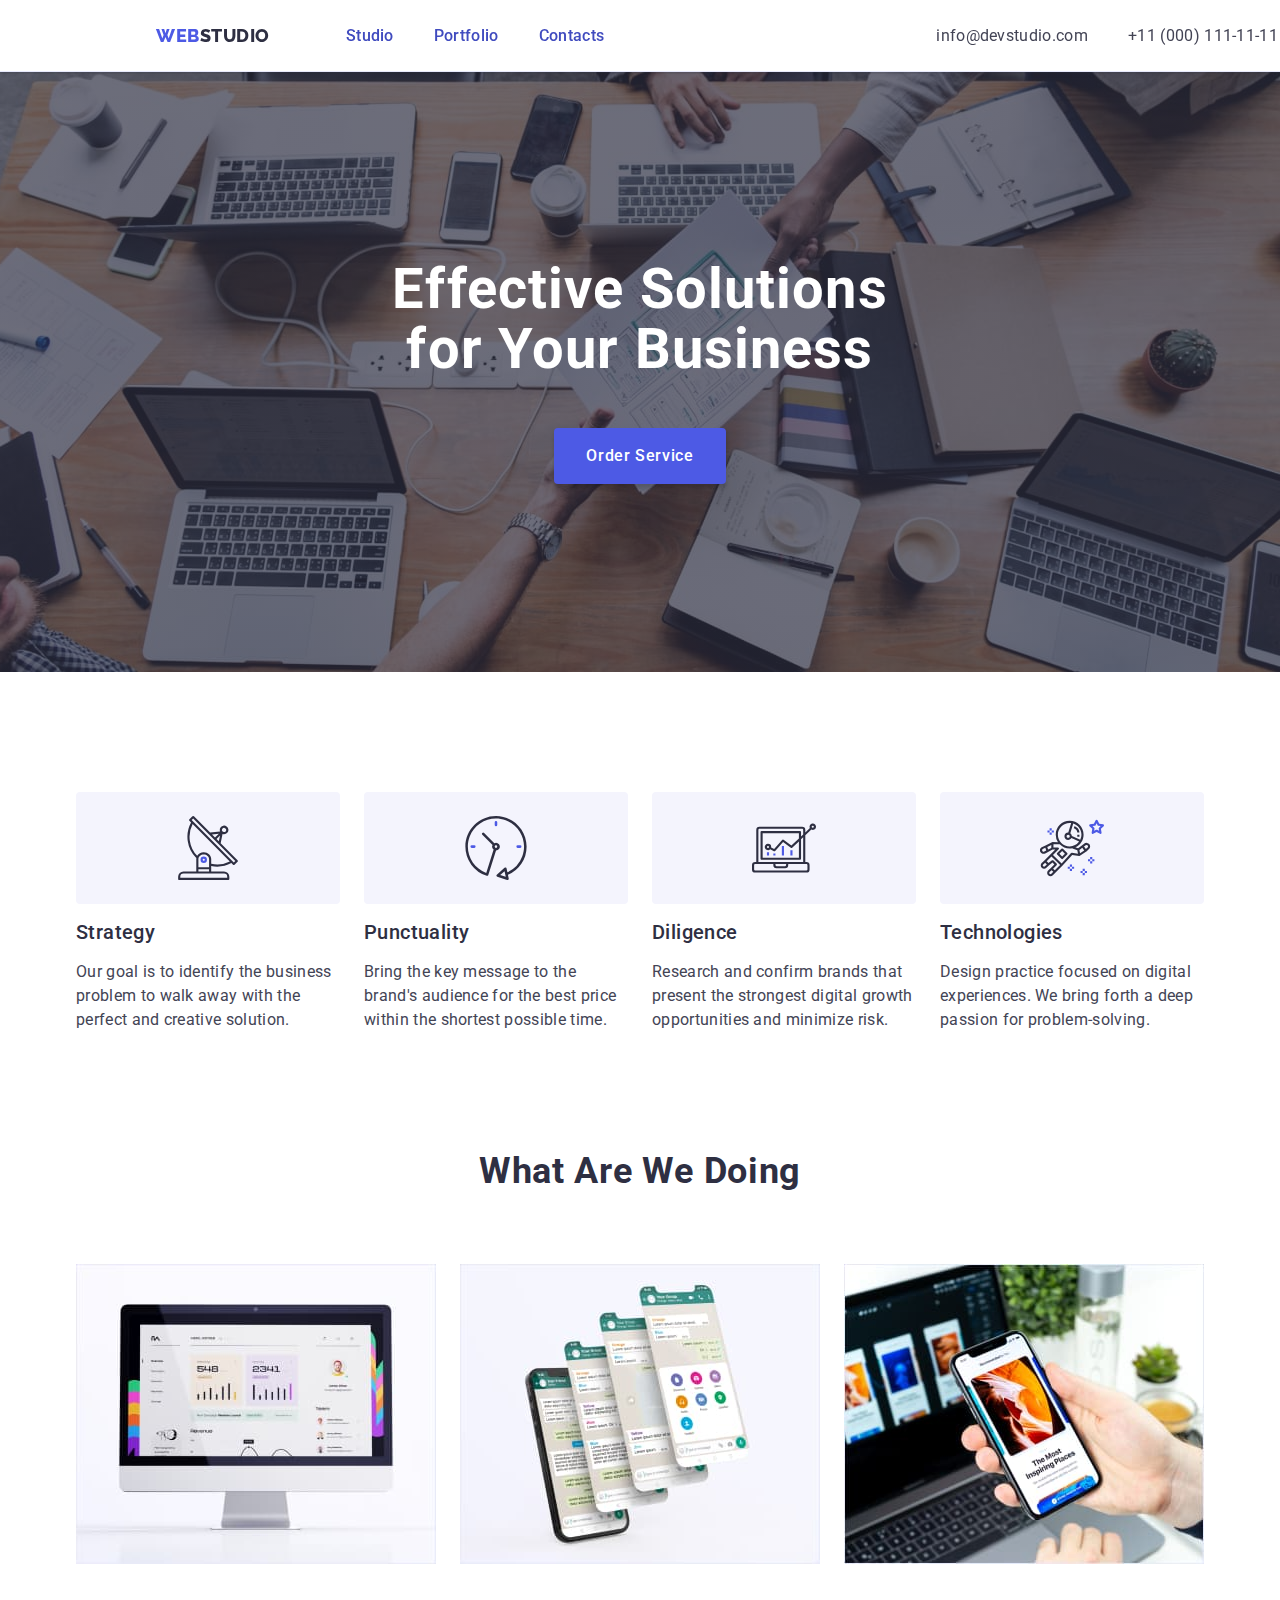
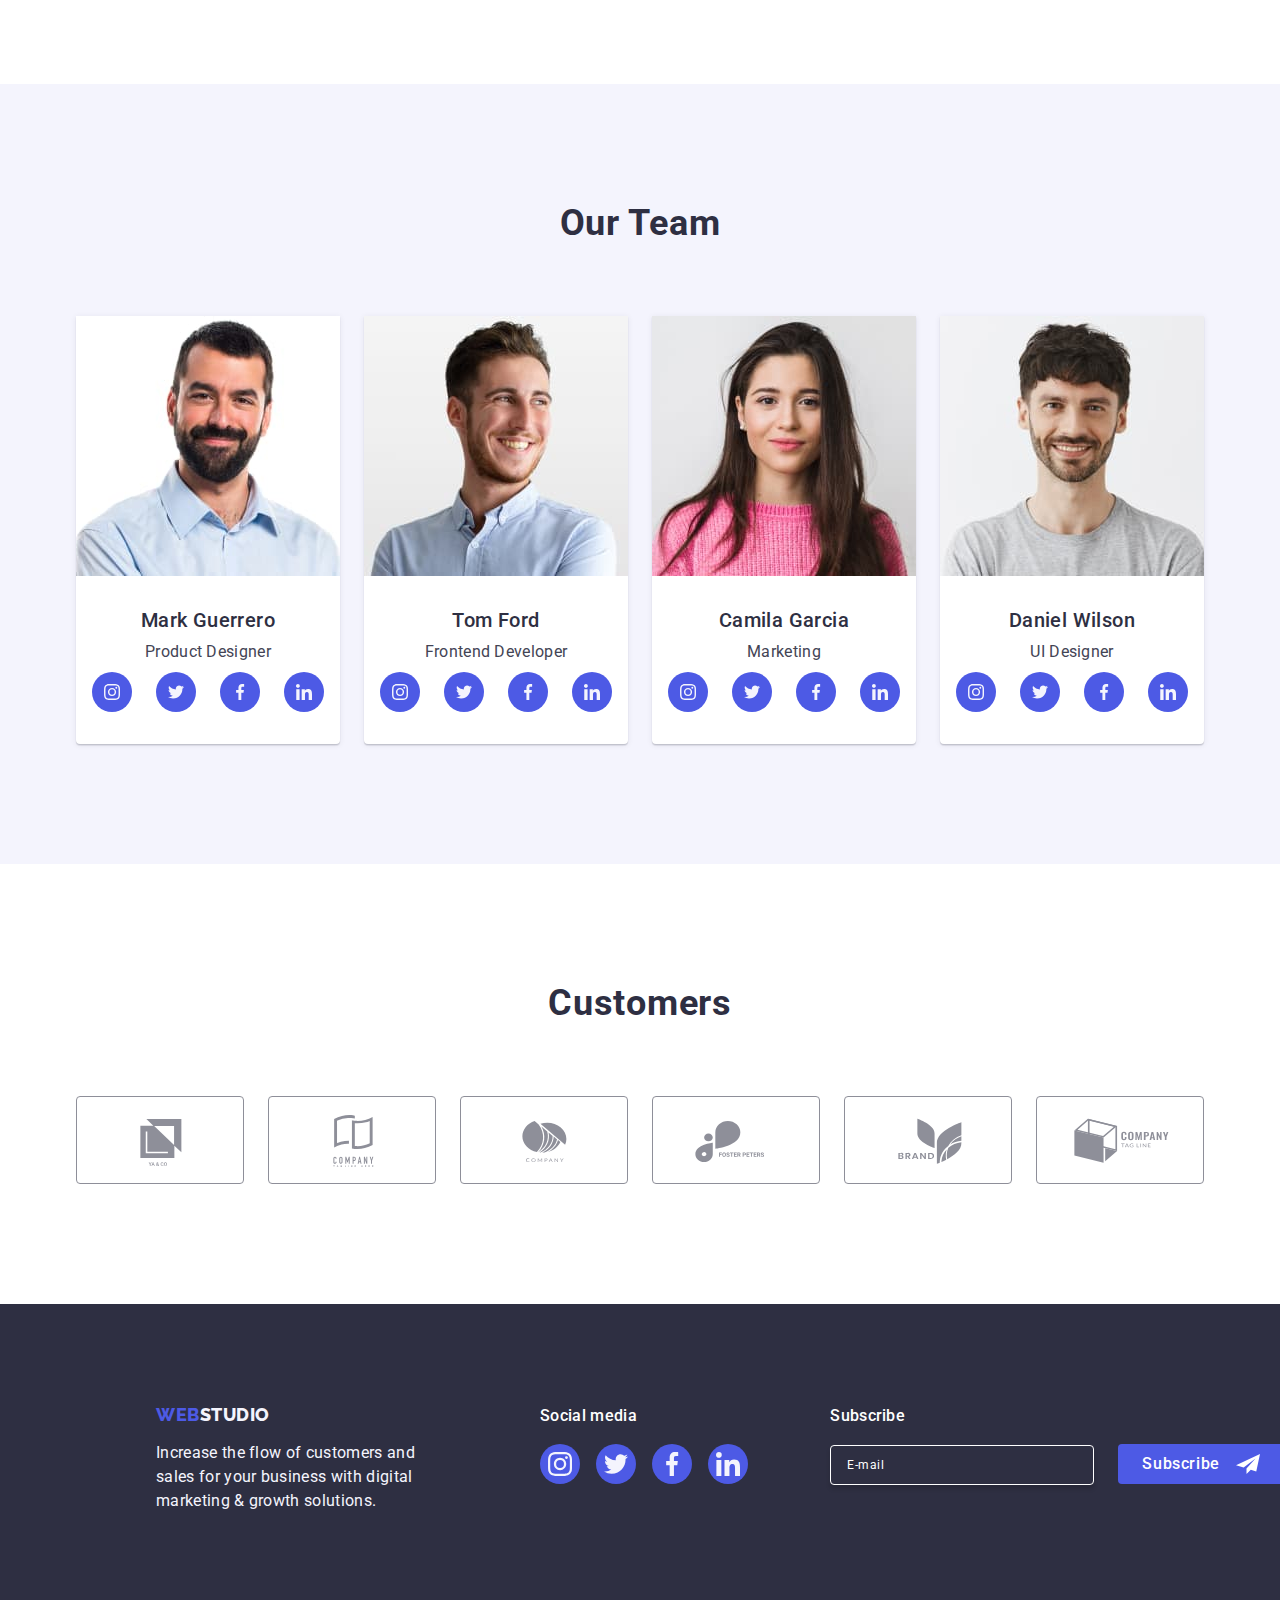
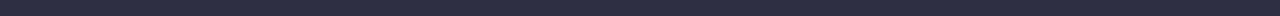
==== commit c332ac3d: "Update index.html" ====
--- a/index.html
+++ b/index.html
@@ -26,7 +26,7 @@
           <!--Contacts-->
           <ul class="list">
             <li class="menu-item">
-              <a href="./index.html" class="nav-menu link">Studio</a>
+              <a href="./index.html" class="current nav-menu link">Studio</a>
             </li>
             <li class="menu-item">
               <a href="./portfolio.html" class="nav-menu link">Portfolio</a>
@@ -468,7 +468,7 @@
           </ul>
         </div>
 
-<div class="footer-form">
+        <div class="footer-form">
           <p class="label-footer">Subscribe</p>
 
           <form class="footer-form-tag">
@@ -492,60 +492,75 @@
       </div>
     </footer>
 
-
     <!-- Modal window -->
-
 
     <div class="backdrop is-hidden" data-modal>
       <div class="modal">
         <button class="modal-btn" type="button" data-modal-close>
           <svg class="modal-btn-ico" width="8" height="8">
-            <use href="./images/icons.svg#icon-modal-close"></use>
+            <use href="./images/icons.svg#icon-close-black-18dp-2-1-1"></use>
           </svg>
         </button>
         <p class="modal-title">Leave your contacts and we will call you back</p>
-        <form class="modal-form-container">
-        <div class="modal-form">
-          <label class="modal-form-label" for="user-name">
-            Name
-          </label>
-          <div class="modal-form-form">
-            <input class="modal-form-input" type="text" name="user-name" id="user-name" required />
-            <svg class="modal-form-icon" width="18" height="24">
-              <use href="./images/icons.svg#icon-person-black-18dp-1-2"></use>
-            </svg>
-        </div>
-        </div>
-        <div class="modal-form">
-          <label class="modal-form-label" for="user-phone">
-            Phone</label>
+        <form class="modal-form" name="feedback-form">
+          <div class="modal-form-container">
+            <label class="modal-form-label" for="user-name"> Name </label>
             <div class="modal-form-form">
-            <input class="modal-form-input" type="tel" name="phone" id="user-phone" required />
-                <svg class="modal-form-icon" width="18" height="24">
-                  <use href="./images/icons.svg#icon-phone-black-18dp-1"></use>
-                </svg>
-        </div>
-      </div>
-      <div class="modal-form">
-          <label class="modal-form-label" for="user-email">
-            Email</label>
+              <input
+                class="modal-form-input"
+                type="text"
+                name="user-name"
+                id="user-name"
+                required
+              />
+              <svg class="modal-form-icon" width="18" height="24">
+                <use href="./images/icons.svg#icon-person-black-18dp-1-2"></use>
+              </svg>
+            </div>
+          </div>
+          <div class="modal-form-container">
+            <label class="modal-form-label" for="user-phone"> Phone</label>
             <div class="modal-form-form">
-            <input class="modal-form-input" type="email" name="user-email" id="user-email" required/>
-            <svg class="modal-form-icon" width="18" height="24"><use href="./images/icons.svg#icon-email-black-18dp-1"></use></svg>
-        </div>
-      </div>
-      <div class="modal-form modal-form-texarea-container">
-          <label class="modal-form-label" for="user-comment">
-            Comment</label>
-            <textarea name="user-comment"
+              <input
+                class="modal-form-input"
+                type="tel"
+                name="phone"
+                id="user-phone"
+                required
+              />
+              <svg class="modal-form-icon" width="18" height="24">
+                <use href="./images/icons.svg#icon-phone-black-18dp-1"></use>
+              </svg>
+            </div>
+          </div>
+          <div class="modal-form-container">
+            <label class="modal-form-label" for="user-email"> Email</label>
+            <div class="modal-form-form">
+              <input
+                class="modal-form-input"
+                type="email"
+                name="user-email"
+                id="user-email"
+                required
+              />
+              <svg class="modal-form-icon" width="18" height="24">
+                <use href="./images/icons.svg#icon-email-black-18dp-1"></use>
+              </svg>
+            </div>
+          </div>
+          <div class="modal-form modal-form-texarea-container">
+            <label class="modal-form-label" for="user-comment"> Comment</label>
+            <textarea
+              name="user-comment"
               id="user-comment"
               cols="42"
               rows="5"
               placeholder="Text input"
               class="modal-form-textarea"
-              required /></textarea>
-        </div>
-        <div class="modal-form-privacy modal-form-privacy-container">
+              required
+            ></textarea>
+          </div>
+          <div class="modal-form-privacy modal-form-privacy-container">
             <input
               class="checkbox-modal visually-hidden"
               type="checkbox"
@@ -554,13 +569,14 @@
               id="user-privacy"
               required
             />
-            <label class="modal-form-priv" for="user-privacy"><span class="privacy-checkbox">
+            <label class="modal-form-priv" for="user-privacy"
+              ><span class="privacy-checkbox">
                 <svg class="privacy-checkbox-item" width="10" height="8">
-                  <use href="./images/icons.svg#icon-Property-1click"></use>
-                </svg>
-                </span>
-            I accept the terms and conditions of the
-            <a
+                  <use href="./images/icons.svg#icon-checkmark""></use>
+                </svg>
+              </span>
+              I accept the terms and conditions of the
+              <a
                 href=""
                 class="privacy-link"
                 target="_blank"
@@ -569,12 +585,10 @@
               >
             </label>
           </div>
-      <button class="button_form" type="submit">Send</button>
+          <button class="button_form" type="submit">Send</button>
+        </form>
+      </div>
     </div>
-      </form>
-    </div>
-  </div>
-</div>
 
     <!-- Scripts -->
     <script src="./js/modal.js"></script>
--- a/css/styles.css
+++ b/css/styles.css
@@ -734,7 +734,6 @@
   letter-spacing: 0.04em;
   padding-left: 16px;
   border-radius: 4px;
-  margin-top: 16px;
   border: 1px solid var(--white, #fff);
   box-shadow: 0px 4px 4px 0px rgba(0, 0, 0, 0.15);
   background-color: transparent;
@@ -749,10 +748,8 @@
   justify-content: center;
   align-items: center;
   min-width: 165px;
-  gap: 16px;
   height: 40px;
   padding: 8px 24px;
-  margin-left: 24px;
   cursor: pointer;
   border-radius: 4px;
   background-color: var(--iris, #4d5ae5);
@@ -892,10 +889,11 @@
   transform: translateY(-50%);
   top: 50%;
   left: 16px;
+  fill: var(--navy-blue);
   transition: fill 250ms cubic-bezier(0.4, 0, 0.2, 1);
 }
-.modal-form-icon {
-  outline: none;
+
+.modal-form-input:focus + .modal-form-icon {
   fill: #4d5ae5;
 }
 .modal-form {
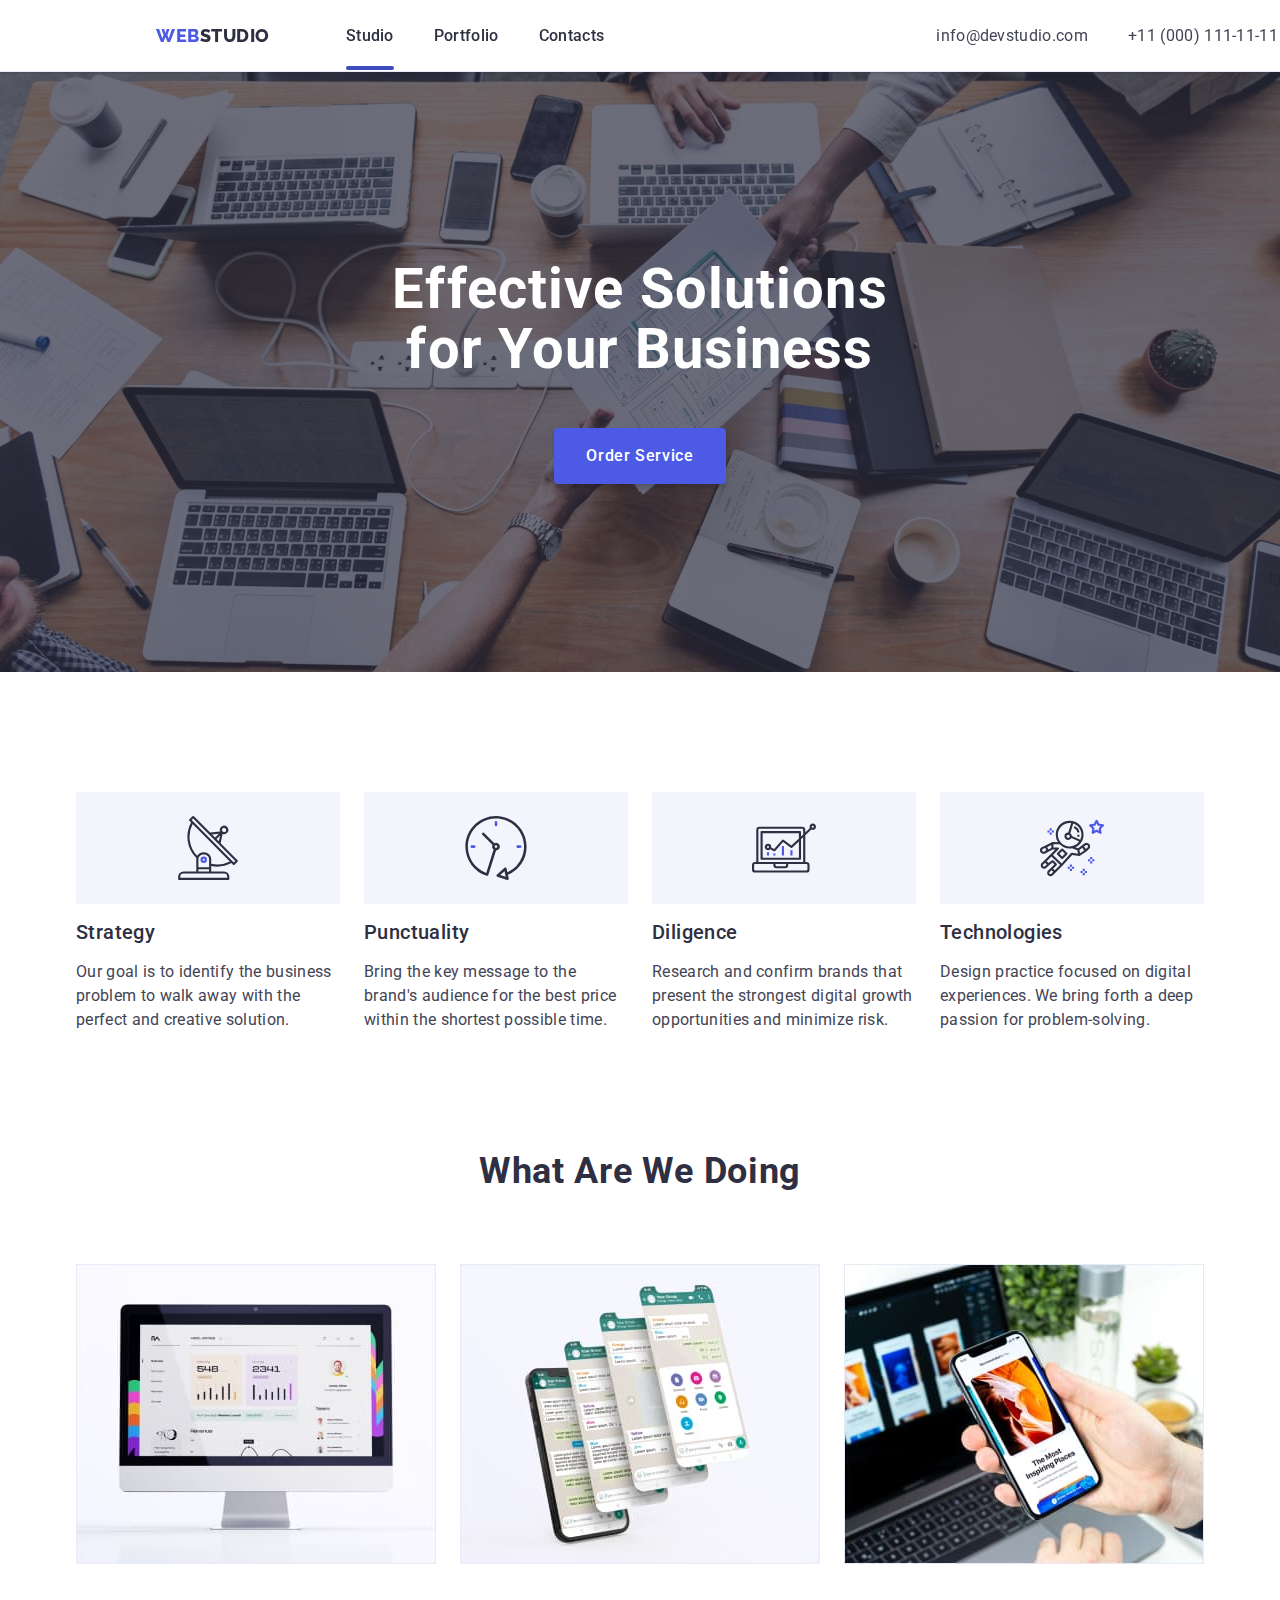
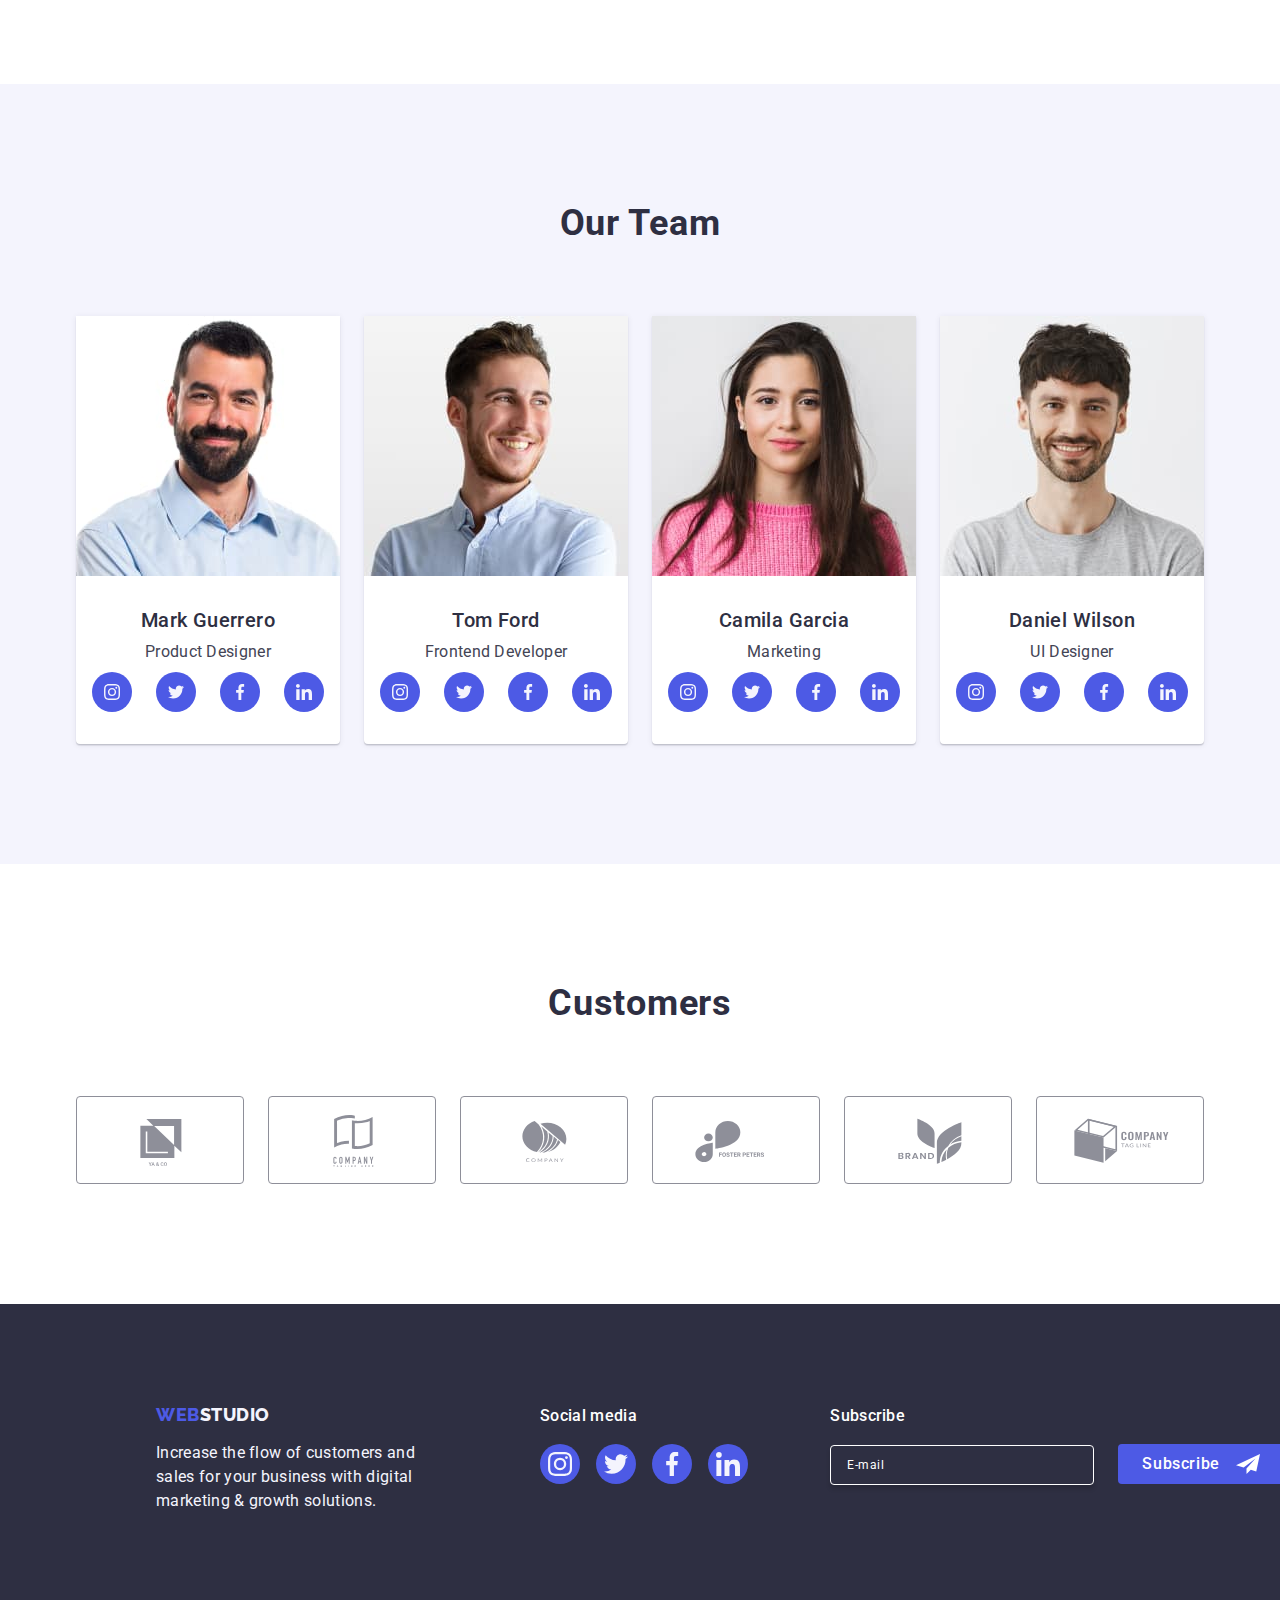
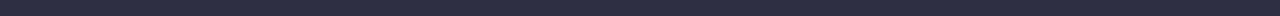
==== commit 14e4e6a3: "Update index.html" ====
--- a/index.html
+++ b/index.html
@@ -572,7 +572,7 @@
             <label class="modal-form-priv" for="user-privacy"
               ><span class="privacy-checkbox">
                 <svg class="privacy-checkbox-item" width="10" height="8">
-                  <use href="./images/icons.svg#icon-checkmark""></use>
+                  <use href="./images/icons.svg#icon-checkmark"></use>
                 </svg>
               </span>
               I accept the terms and conditions of the
--- a/css/styles.css
+++ b/css/styles.css
@@ -27,6 +27,12 @@
   display: block;
 }
 
+.list {
+  list-style: none;
+  padding: 0;
+  margin: 0;
+}
+
 h1,
 h2,
 h3,
@@ -40,6 +46,7 @@
 ul,
 ol {
   margin: 0;
+  list-style: none;
   padding-left: 0;
 }
 .social-icons {
@@ -68,11 +75,13 @@
 .header .container {
   display: flex;
 }
-::after {
+.menu .link:hover::after,
+.menu .link:hover::after {
   content: "";
   position: absolute;
   left: 0;
   bottom: -1px;
+  width: 100%;
   height: 4px;
   background-color: #404bbf;
   border-radius: 2px;
@@ -125,6 +134,25 @@
   display: flex;
   gap: 40px;
 }
+.menu .link {
+  display: block;
+  padding-top: 24px;
+  padding-bottom: 24px;
+  color: var(--navy-blue);
+  position: relative;
+  transition: color 250ms cubic-bezier(0.4, 0, 0.2, 1);
+}
+.nav-menu:hover,
+.nav-menu:focus {
+  color: var(--ocean);
+}
+.menu .link:hover,
+.menu .link:focus {
+  color: var(--ocean);
+}
+.menu .link.current {
+  color: var(--ocean);
+}
 .nav-menu {
   font-family: "Roboto", sans-serif;
   color: var(--navy-blue);
@@ -135,21 +163,20 @@
   letter-spacing: 0.02em;
   padding: 24px 0;
   position: relative;
-  color: #404bbf;
   transition: color 250ms cubic-bezier(0.4, 0, 0.2, 1);
 }
 .nav-menu-link {
   text-decoration: none;
 }
-.nav-menu:hover,
-.nav-menu:focus {
-  color: #404bbf;
-}
-.menu-item {
-  transition: color 250ms cubic-bezier(0.4, 0, 0.2, 1);
-}
-.address-item {
-  transition: color 250ms cubic-bezier(0.4, 0, 0.2, 1);
+.current::after {
+  content: "";
+  display: block;
+  position: absolute;
+  bottom: -1px;
+  width: 100%;
+  height: 4px;
+  border-radius: 2px;
+  background: var(--ocean);
 }
 .contact-list {
   font-family: "Roboto", sans-serif;
@@ -172,6 +199,10 @@
   font-style: normal;
   text-decoration: none;
 }
+.address-list {
+  display: flex;
+}
+
 /* Main first section */
 
 .dark-section {
@@ -863,15 +894,13 @@
   margin-bottom: 8px;
 }
 .modal-form {
-  margin-bottom: 8px;
+  margin-bottom: 16px;
 }
 .modal-form-form {
   position: relative;
 }
 .modal-form-input {
   height: 40px;
-  margin-top: 4px;
-  margin-bottom: 8px;
   outline: transparent;
   padding-left: 38px;
   width: 100%;
@@ -883,6 +912,7 @@
 .modal-form-input:focus {
   border-color: #4d5ae5;
 }
+
 .modal-form-icon {
   position: absolute;
   pointer-events: none;
@@ -896,13 +926,6 @@
 .modal-form-input:focus + .modal-form-icon {
   fill: #4d5ae5;
 }
-.modal-form {
-  margin-bottom: 16px;
-}
-.modal-form-texarea-container {
-  margin-bottom: 16px;
-}
-
 .modal-form-textarea {
   width: 100%;
   height: 120px;
